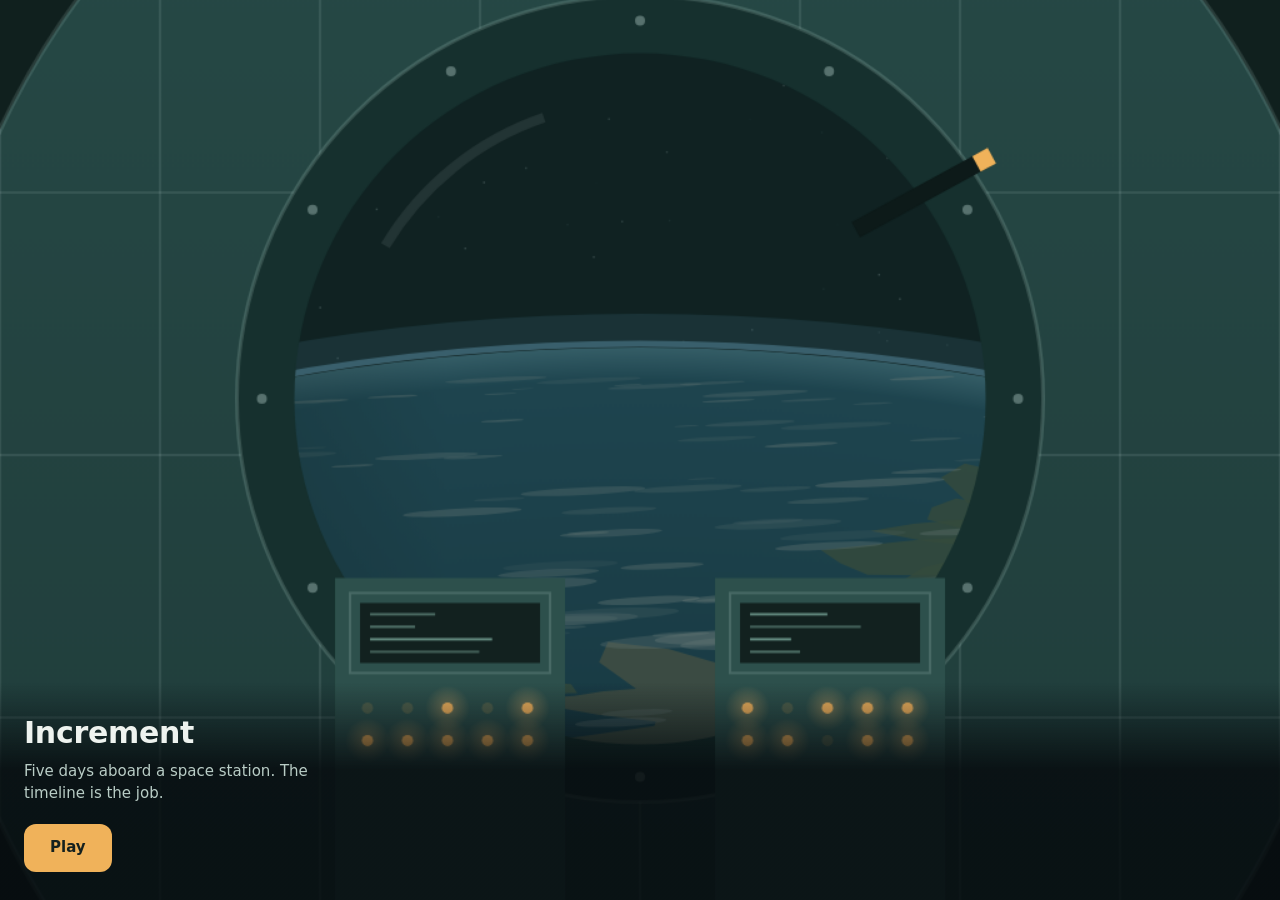
==== index.html @ 0ec14cea "Publish Increment: parallax landing + Godot web build" ====
<!doctype html>
<html lang="en"><head><meta charset="utf-8"><meta name="viewport" content="width=device-width,initial-scale=1,viewport-fit=cover">
<title>Increment</title>
<style>
html,body{margin:0;height:100%;background:#060b0e;color:#eef3ef;font:15px/1.45 -apple-system,system-ui,sans-serif}
#hero{position:fixed;inset:0}
.copy{position:fixed;left:0;right:0;bottom:0;padding:28px 24px calc(28px + env(safe-area-inset-bottom));background:linear-gradient(transparent,rgba(6,11,14,.85) 40%)}
h1{font-weight:600;font-size:30px;margin:0 0 6px;letter-spacing:-.01em}
p{margin:0 0 20px;color:#b9cdc6;max-width:30ch}
a.play{display:inline-block;background:#f0b25a;color:#14201e;text-decoration:none;font-weight:600;padding:13px 26px;border-radius:12px}
a.play:active{transform:scale(.97)}
</style></head>
<body><div id="hero"></div>
<div class="copy"><h1>Increment</h1><p>Five days aboard a space station. The timeline is the job.</p><a class="play" href="./play.html">Play</a></div>
<script type="module">
import { mountHero } from './hero.js';
const q = new URLSearchParams(location.search).get('hero');
try { mountHero(document.getElementById('hero'), { force: q || undefined }); } catch (e) { console.error(e); }
</script></body></html>
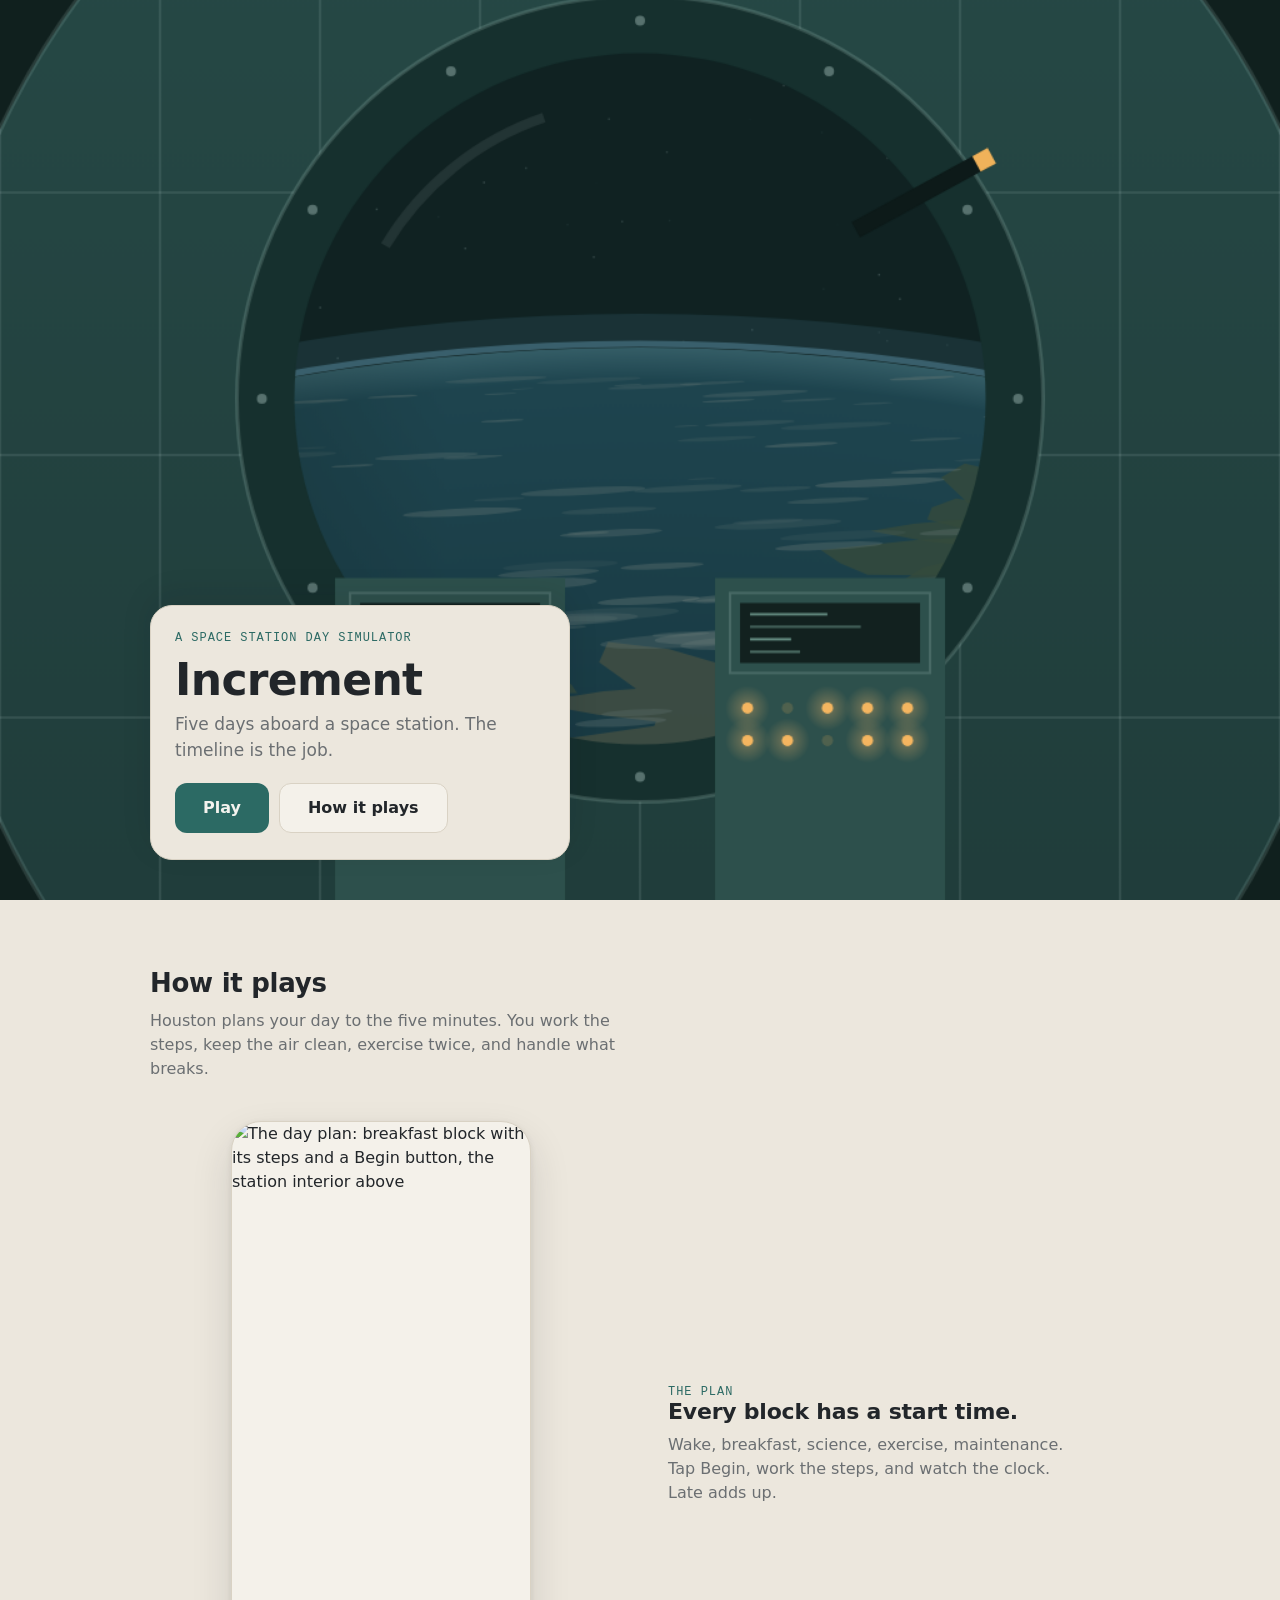
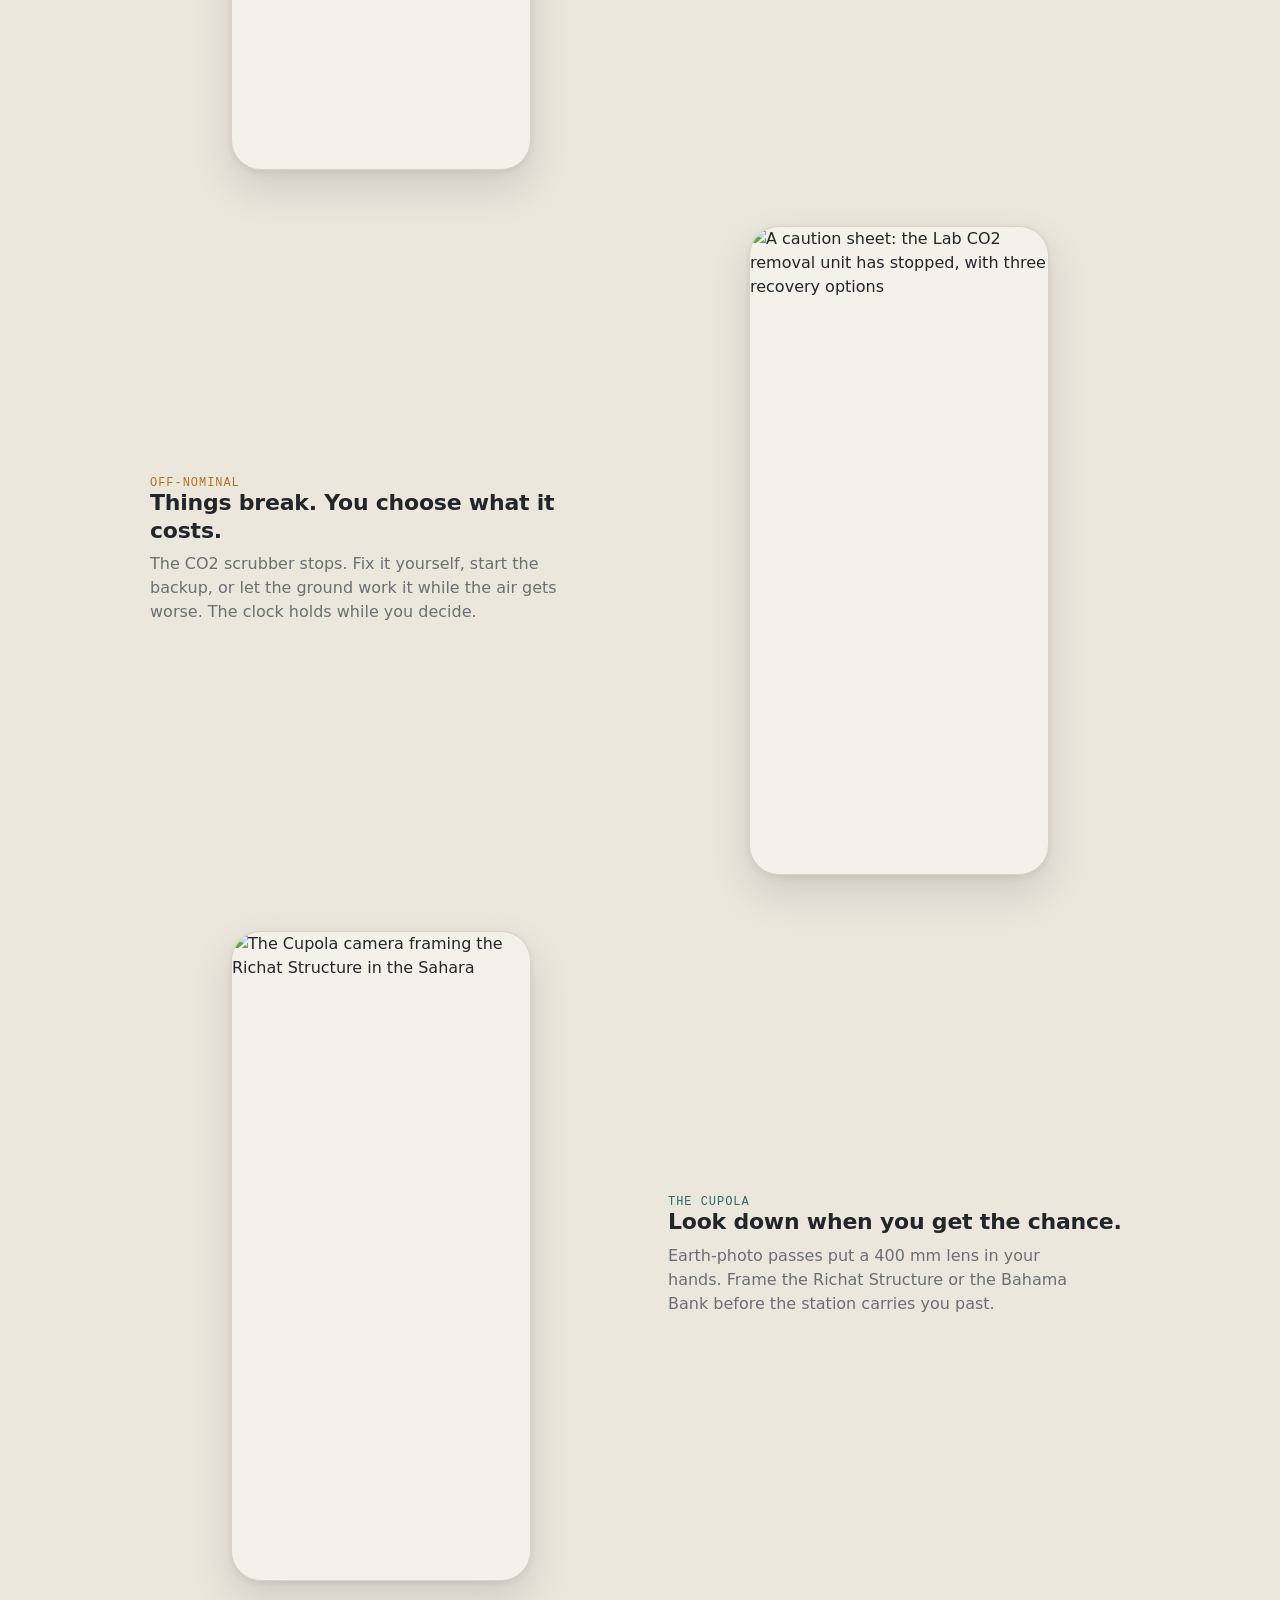
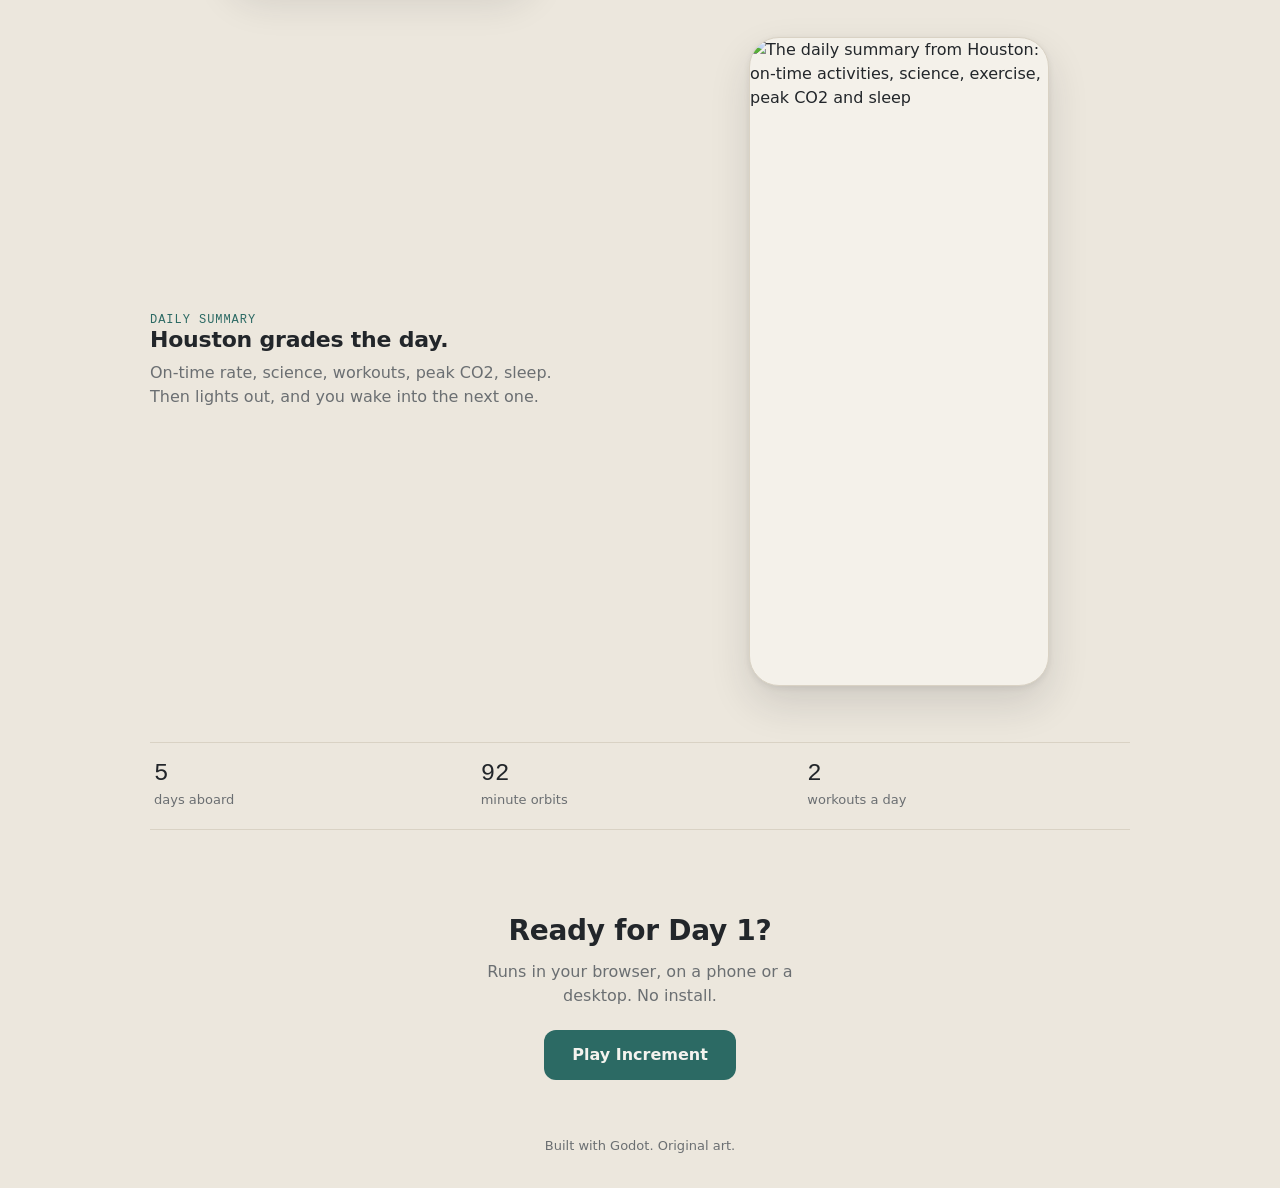
==== commit 14a4e140: "landing-2: ivory landing matching the game (index.html)" ====
--- a/index.html
+++ b/index.html
@@ -1,19 +1,122 @@
 <!doctype html>
-<html lang="en"><head><meta charset="utf-8"><meta name="viewport" content="width=device-width,initial-scale=1,viewport-fit=cover">
-<title>Increment</title>
+<html lang="en"><head><meta charset="utf-8">
+<meta name="viewport" content="width=device-width,initial-scale=1,viewport-fit=cover">
+<meta name="theme-color" content="#ece7dd">
+<title>Increment - a space station day simulator</title>
+<meta name="description" content="Five days aboard a space station. Houston plans your day to the five minutes. You work the steps, keep the air clean, exercise twice, and handle what breaks.">
+<meta property="og:title" content="Increment">
+<meta property="og:description" content="Five days aboard a space station. The timeline is the job.">
+<meta property="og:type" content="website">
+<link rel="stylesheet" href="fonts.css">
+<link rel="icon" type="image/png" href="index.icon.png">
+<link rel="apple-touch-icon" href="index.apple-touch-icon.png">
 <style>
-html,body{margin:0;height:100%;background:#060b0e;color:#eef3ef;font:15px/1.45 -apple-system,system-ui,sans-serif}
-#hero{position:fixed;inset:0}
-.copy{position:fixed;left:0;right:0;bottom:0;padding:28px 24px calc(28px + env(safe-area-inset-bottom));background:linear-gradient(transparent,rgba(6,11,14,.85) 40%)}
-h1{font-weight:600;font-size:30px;margin:0 0 6px;letter-spacing:-.01em}
-p{margin:0 0 20px;color:#b9cdc6;max-width:30ch}
-a.play{display:inline-block;background:#f0b25a;color:#14201e;text-decoration:none;font-weight:600;padding:13px 26px;border-radius:12px}
-a.play:active{transform:scale(.97)}
+:root{--ivory:#ece7dd;--paper:#f4f1ea;--ink:#22262a;--muted:#6b6f72;--line:#d9d2c4;--teal:#2c6a64;--amber:#e9a64b;
+  --sans:"IBM Plex Sans",-apple-system,BlinkMacSystemFont,"Segoe UI",system-ui,sans-serif;--mono:"IBM Plex Mono",ui-monospace,"SF Mono",Menlo,Consolas,monospace}
+*{box-sizing:border-box}
+html{background:var(--ivory);color:var(--ink);font:16px/1.5 var(--sans);-webkit-text-size-adjust:100%}
+body{margin:0}
+a{color:inherit}
+.hero{position:relative;height:100svh;min-height:560px;overflow:hidden;background:#0d1114}
+#hero{position:absolute;inset:0}
+.hero-copy{position:absolute;left:0;right:0;bottom:0;padding:26px 24px calc(26px + env(safe-area-inset-bottom));
+  background:var(--ivory);border-top:1px solid var(--line);border-radius:22px 22px 0 0;box-shadow:0 -10px 30px rgba(20,24,27,.10)}
+.inner{max-width:980px;margin:0 auto}
+.eyebrow{font:500 12px/1 var(--mono);letter-spacing:.08em;text-transform:uppercase;color:var(--teal);margin:0 0 12px}
+h1{font-weight:600;font-size:34px;line-height:1.1;letter-spacing:-.015em;margin:0 0 8px}
+.lede{margin:0 0 20px;color:var(--muted);max-width:34ch;font-size:17px}
+.actions{display:flex;gap:10px;align-items:center;flex-wrap:wrap}
+.btn{display:inline-flex;align-items:center;justify-content:center;min-height:50px;padding:0 28px;border-radius:12px;font-weight:600;text-decoration:none;font-size:16px;transition:transform .12s}
+.btn:active{transform:scale(.97)}
+.btn.primary{background:var(--teal);color:#f4f3ee}
+.btn.ghost{color:var(--ink);border:1px solid var(--line);background:var(--paper)}
+section.how{padding:64px 24px 24px}
+.how h2{font-size:26px;letter-spacing:-.01em;margin:0 0 6px;font-weight:600}
+.how .sub{color:var(--muted);margin:0 0 40px;max-width:46ch}
+.row{display:grid;gap:22px;align-items:center;margin:0 0 56px}
+.phone{justify-self:center;width:min(78vw,300px);aspect-ratio:390/844;border-radius:30px;overflow:hidden;background:var(--paper);
+  border:1px solid var(--line);box-shadow:0 18px 40px rgba(34,38,42,.14),0 2px 6px rgba(34,38,42,.08)}
+.phone img{width:100%;height:100%;object-fit:cover;display:block}
+.tag{font:500 12px/1 var(--mono);letter-spacing:.08em;text-transform:uppercase;margin:0 0 10px}
+.tag.teal{color:var(--teal)}.tag.amber{color:#b07420}
+.row h3{font-size:22px;line-height:1.25;margin:0 0 8px;font-weight:600;letter-spacing:-.01em}
+.row p{margin:0;color:var(--muted);max-width:40ch}
+.facts{display:grid;grid-template-columns:repeat(3,1fr);border-top:1px solid var(--line);border-bottom:1px solid var(--line);margin:8px 0 0}
+.facts div{padding:18px 4px}
+.facts b{display:block;font:500 24px/1.1 var(--mono);color:var(--ink)}
+.facts span{font-size:13px;color:var(--muted)}
+.cta{padding:56px 24px calc(56px + env(safe-area-inset-bottom));text-align:center}
+.cta h2{font-size:28px;margin:0 0 8px;font-weight:600;letter-spacing:-.01em}
+.cta p{color:var(--muted);margin:0 auto 22px;max-width:36ch}
+footer{padding:0 24px 32px;text-align:center;font-size:13px;color:var(--muted)}
+.reveal{opacity:0;transform:translateY(18px);transition:opacity .6s ease,transform .6s ease}
+.reveal.in{opacity:1;transform:none}
+@media (prefers-reduced-motion:reduce){.reveal{opacity:1;transform:none;transition:none}}
+@media (min-width:760px){
+  .hero-copy{left:auto;right:auto;bottom:40px;margin-left:max(24px,calc((100vw - 980px)/2));width:420px;border-radius:22px;border:1px solid var(--line)}
+  h1{font-size:44px}
+  .row{grid-template-columns:1fr 1fr;gap:56px}
+  .row:nth-child(even) .phone{order:2}
+  .phone{width:300px}
+}
 </style></head>
-<body><div id="hero"></div>
-<div class="copy"><h1>Increment</h1><p>Five days aboard a space station. The timeline is the job.</p><a class="play" href="./play.html">Play</a></div>
+<body>
+<header class="hero">
+  <div id="hero" aria-hidden="true"></div>
+  <div class="hero-copy">
+    <p class="eyebrow">A space station day simulator</p>
+    <h1>Increment</h1>
+    <p class="lede">Five days aboard a space station. The timeline is the job.</p>
+    <div class="actions"><a class="btn primary" href="./play.html">Play</a><a class="btn ghost" href="#how">How it plays</a></div>
+  </div>
+</header>
+
+<main>
+<section class="how" id="how"><div class="inner">
+  <h2>How it plays</h2>
+  <p class="sub">Houston plans your day to the five minutes. You work the steps, keep the air clean, exercise twice, and handle what breaks.</p>
+
+  <div class="row reveal">
+    <div class="phone"><img data-shot="plan" alt="The day plan: breakfast block with its steps and a Begin button, the station interior above" width="390" height="844"></div>
+    <div><p class="tag teal">The plan</p><h3>Every block has a start time.</h3><p>Wake, breakfast, science, exercise, maintenance. Tap Begin, work the steps, and watch the clock. Late adds up.</p></div>
+  </div>
+
+  <div class="row reveal">
+    <div class="phone"><img data-shot="alarm" alt="A caution sheet: the Lab CO2 removal unit has stopped, with three recovery options" width="390" height="844"></div>
+    <div><p class="tag amber">Off-nominal</p><h3>Things break. You choose what it costs.</h3><p>The CO2 scrubber stops. Fix it yourself, start the backup, or let the ground work it while the air gets worse. The clock holds while you decide.</p></div>
+  </div>
+
+  <div class="row reveal">
+    <div class="phone"><img data-shot="camera" alt="The Cupola camera framing the Richat Structure in the Sahara" width="390" height="844"></div>
+    <div><p class="tag teal">The Cupola</p><h3>Look down when you get the chance.</h3><p>Earth-photo passes put a 400 mm lens in your hands. Frame the Richat Structure or the Bahama Bank before the station carries you past.</p></div>
+  </div>
+
+  <div class="row reveal">
+    <div class="phone"><img data-shot="summary" alt="The daily summary from Houston: on-time activities, science, exercise, peak CO2 and sleep" width="390" height="844"></div>
+    <div><p class="tag teal">Daily summary</p><h3>Houston grades the day.</h3><p>On-time rate, science, workouts, peak CO2, sleep. Then lights out, and you wake into the next one.</p></div>
+  </div>
+
+  <div class="facts reveal"><div><b>5</b><span>days aboard</span></div><div><b>92</b><span>minute orbits</span></div><div><b>2</b><span>workouts a day</span></div></div>
+</div></section>
+
+<section class="cta reveal"><div class="inner">
+  <h2>Ready for Day 1?</h2>
+  <p>Runs in your browser, on a phone or a desktop. No install.</p>
+  <a class="btn primary" href="./play.html">Play Increment</a>
+</div></section>
+</main>
+<footer>Built with Godot. Original art.</footer>
+
 <script type="module">
 import { mountHero } from './hero.js';
 const q = new URLSearchParams(location.search).get('hero');
 try { mountHero(document.getElementById('hero'), { force: q || undefined }); } catch (e) { console.error(e); }
-</script></body></html>
+const shots = { plan: './shot-plan.js', alarm: './shot-alarm.js', camera: './shot-camera.js', summary: './shot-summary.js' };
+const load = (img) => { const k = img.dataset.shot; if (!k || img.src) return; import(shots[k]).then(m => { img.src = m.default; }).catch(e => console.error(e)); };
+const els = document.querySelectorAll('.reveal');
+if ('IntersectionObserver' in window) {
+  const io = new IntersectionObserver((es) => es.forEach(e => { if (e.isIntersecting) { e.target.classList.add('in'); e.target.querySelectorAll('img[data-shot]').forEach(load); io.unobserve(e.target); } }), { rootMargin: '0px 0px 25% 0px', threshold: 0.05 });
+  els.forEach(el => io.observe(el));
+} else { els.forEach(el => { el.classList.add('in'); el.querySelectorAll('img[data-shot]').forEach(load); }); }
+</script>
+</body></html>
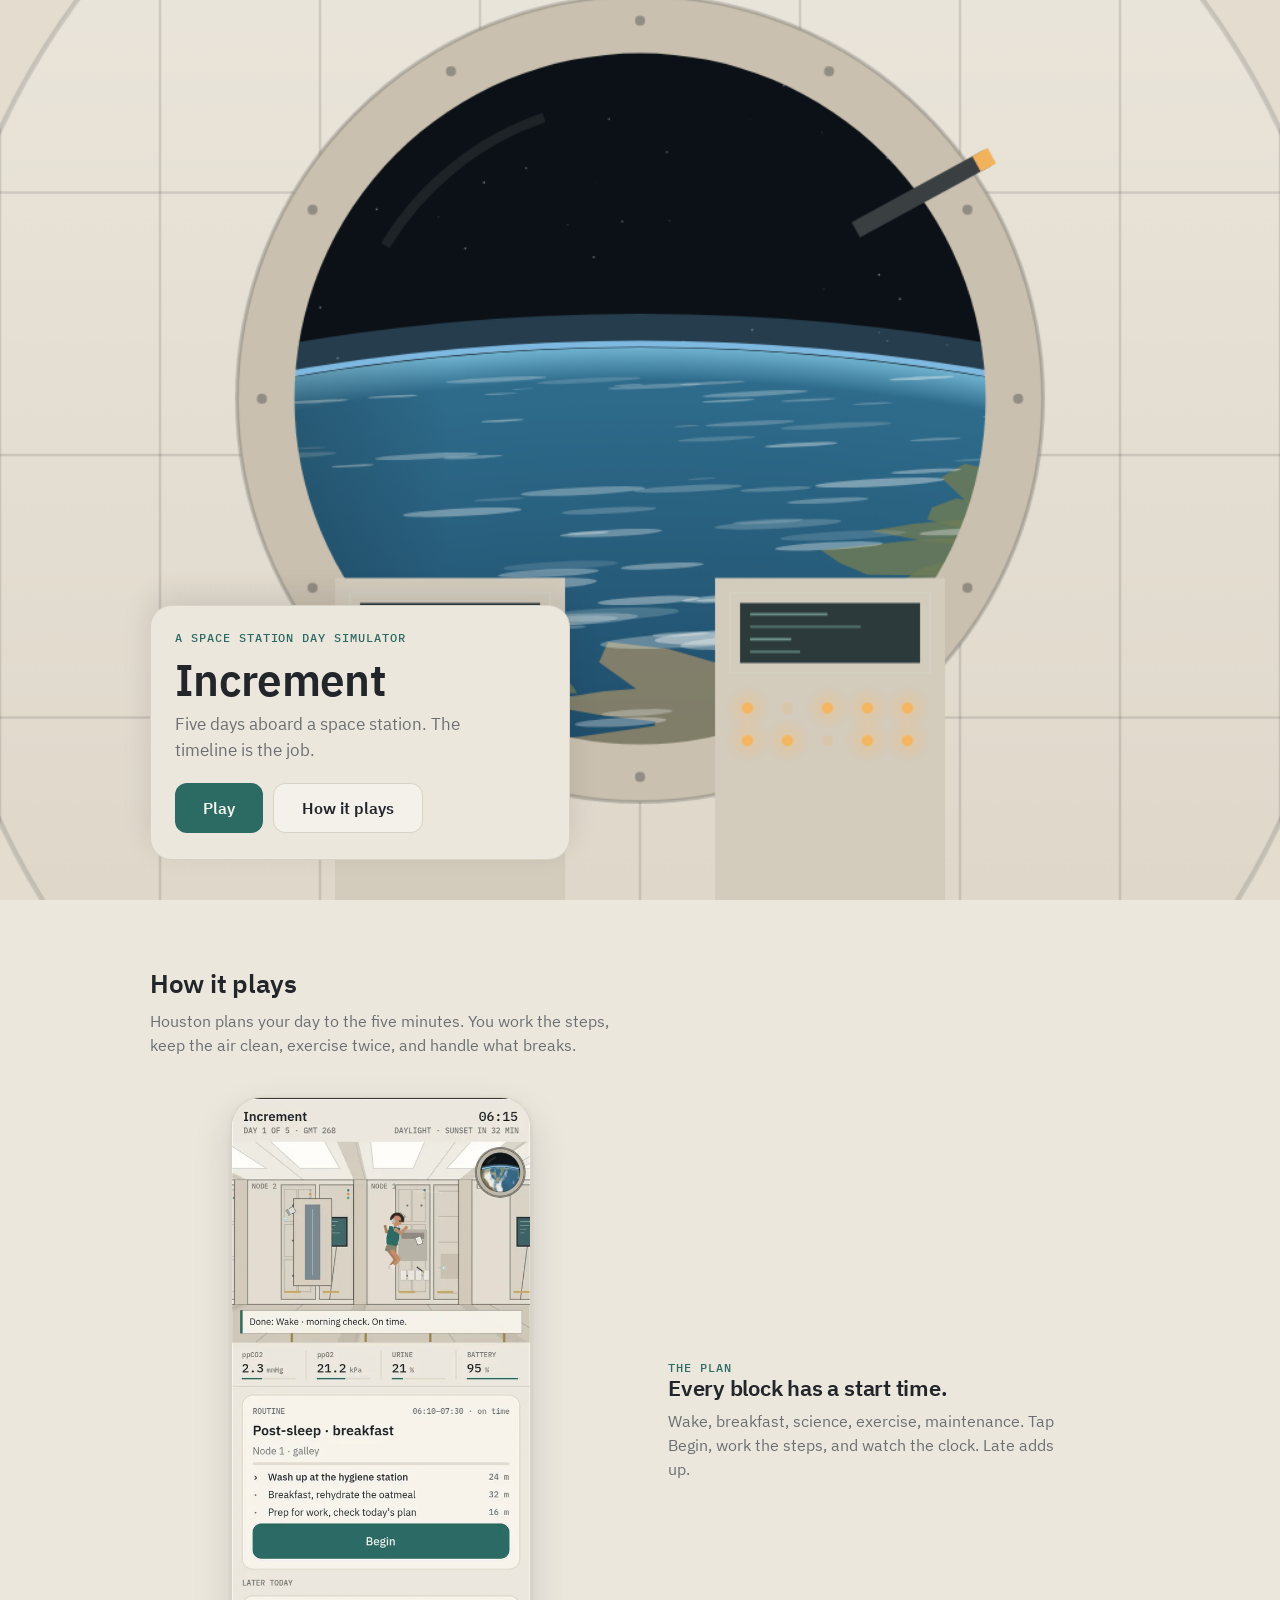
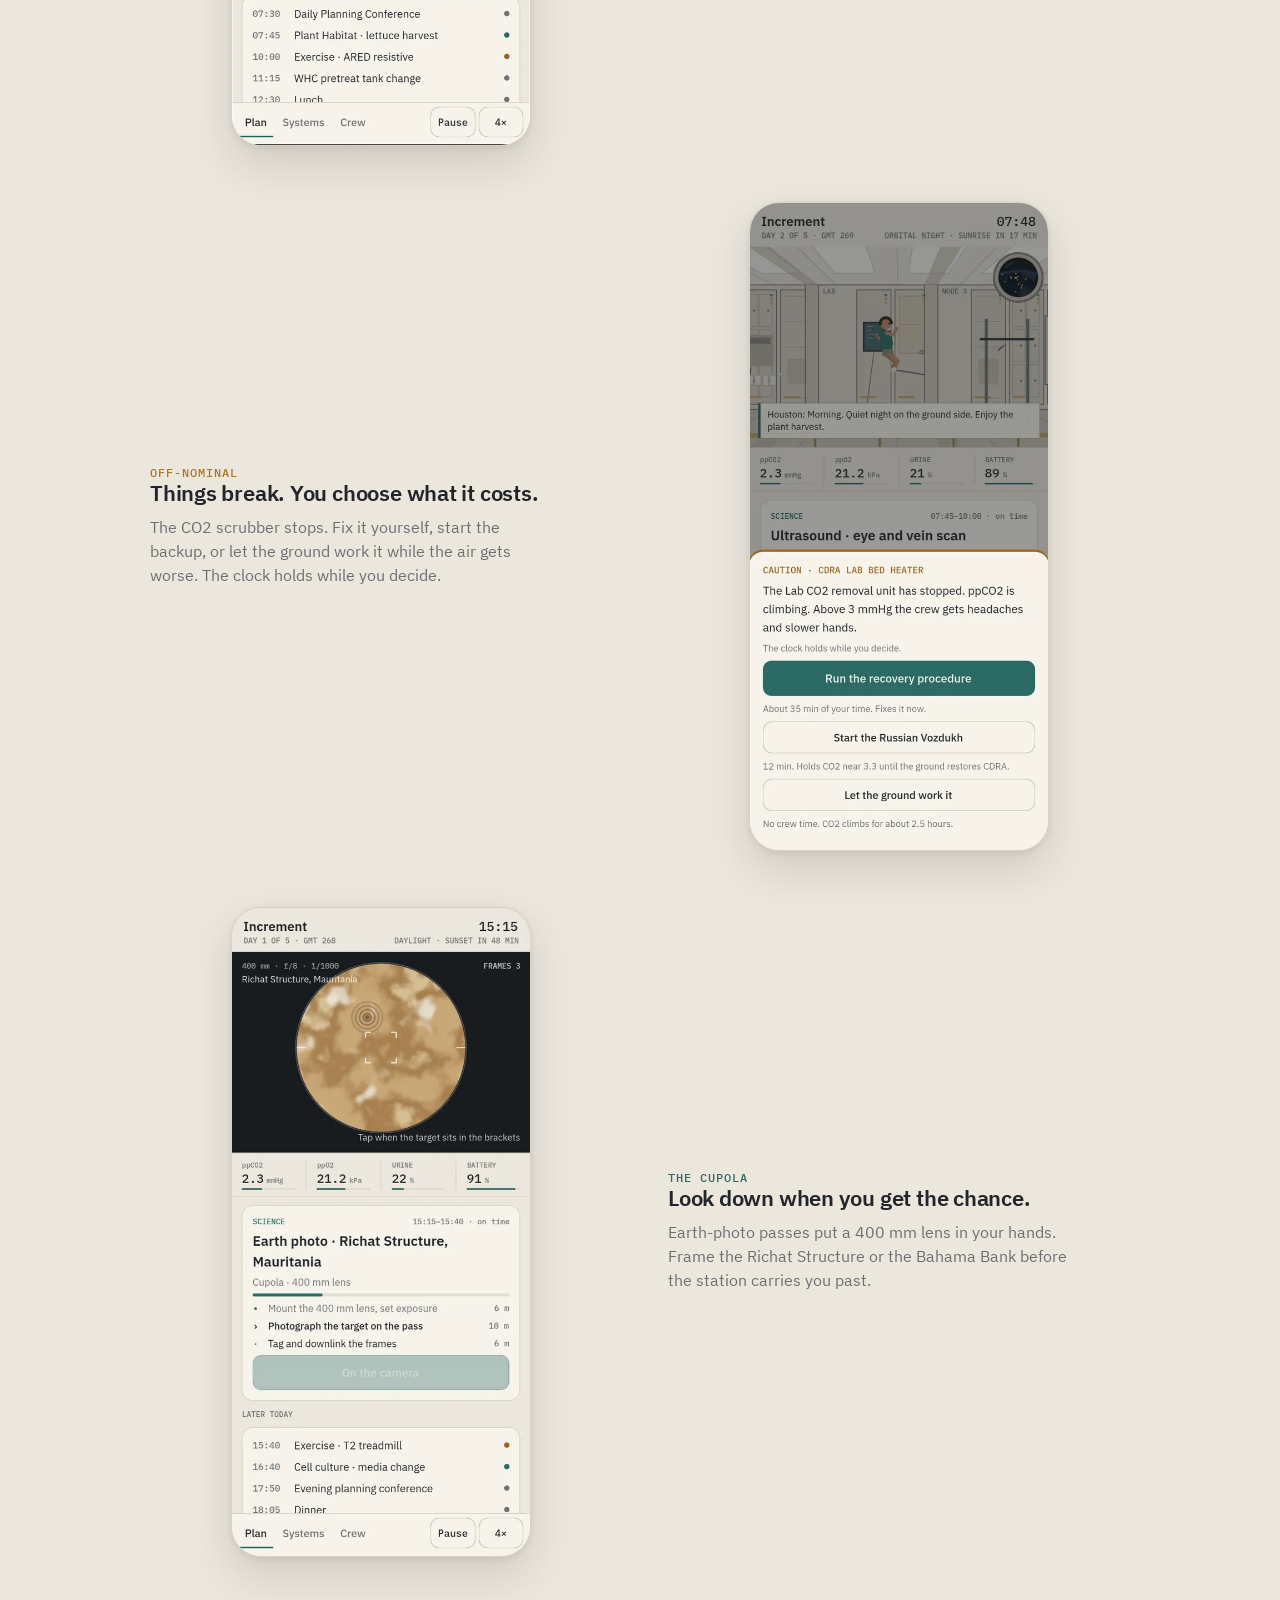
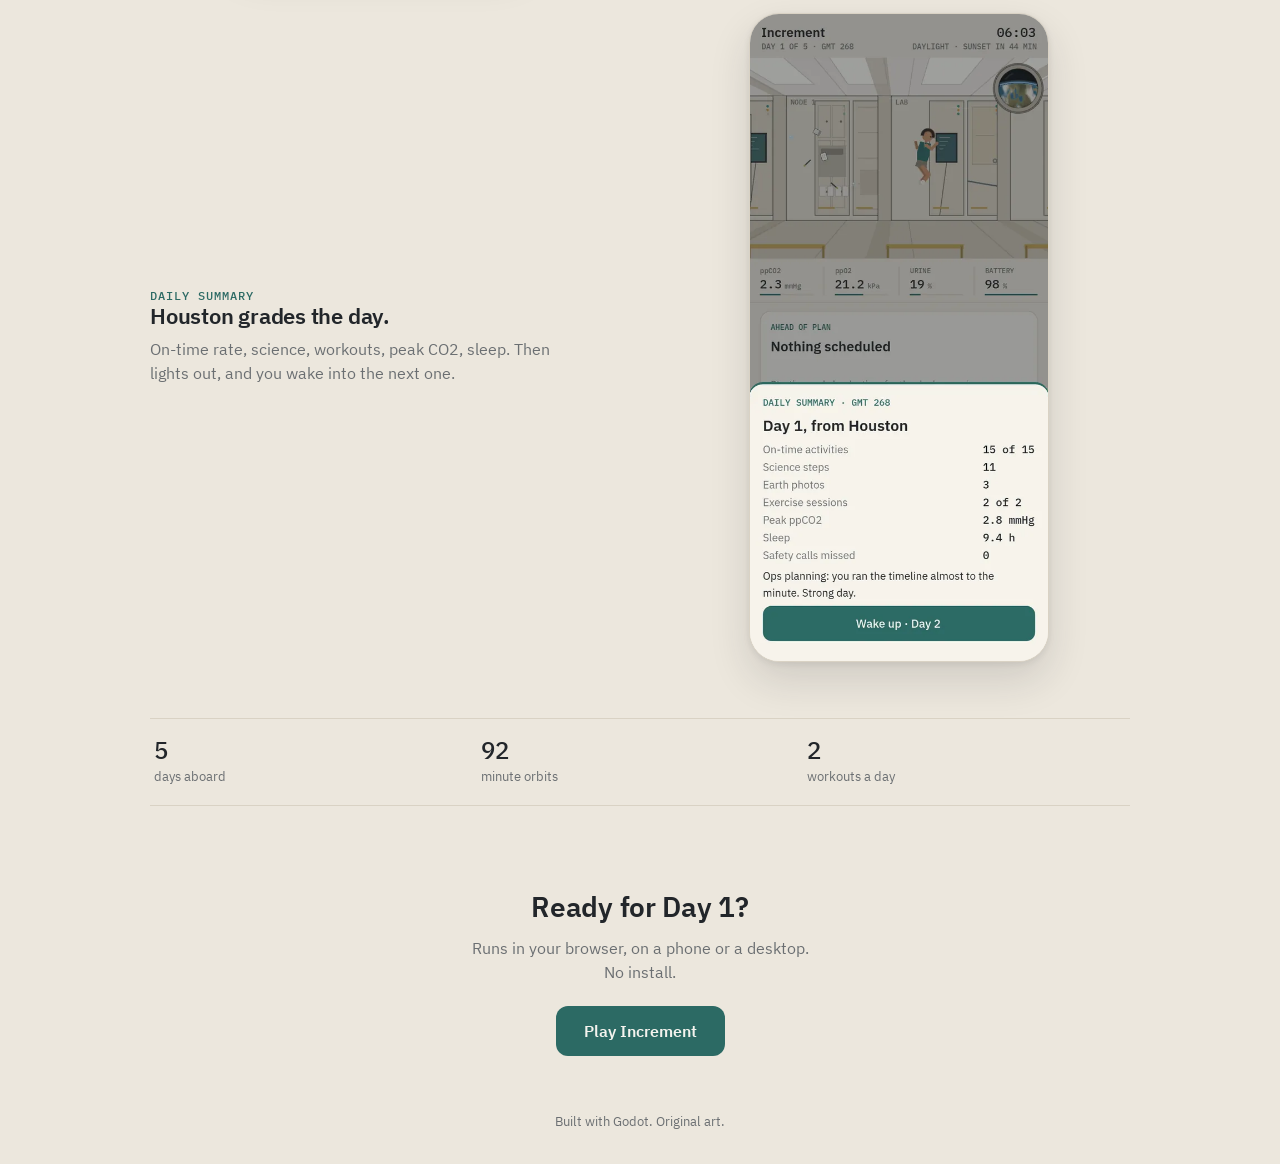
==== commit c3080552: "Landing-2: keep Play visible in landscape" ====
--- a/index.html
+++ b/index.html
@@ -58,6 +58,14 @@
   .row{grid-template-columns:1fr 1fr;gap:56px}
   .row:nth-child(even) .phone{order:2}
   .phone{width:300px}
+}
+@media (orientation:landscape) and (max-height:600px){
+  .hero{height:100svh;min-height:0}
+  .hero-copy{left:16px;right:auto;bottom:16px;margin-left:0;width:min(420px,calc(100vw - 32px));padding:18px;border-radius:16px}
+  .hero-copy .eyebrow{margin-bottom:7px}
+  .hero-copy h1{font-size:30px;margin-bottom:5px}
+  .hero-copy .lede{font-size:15px;margin-bottom:12px}
+  .hero-copy .btn{min-height:44px}
 }
 </style></head>
 <body>
--- a/fonts.css
+++ b/fonts.css
@@ -0,0 +1,4 @@
+/* IBM Plex, SIL Open Font License 1.1, https://github.com/IBM/plex - latin subset */
+@font-face{font-family:'IBM Plex Sans';font-style:normal;font-weight:400;font-display:swap;src:url([data-uri]) format('woff2')}
+@font-face{font-family:'IBM Plex Sans';font-style:normal;font-weight:600;font-display:swap;src:url([data-uri]) format('woff2')}
+@font-face{font-family:'IBM Plex Mono';font-style:normal;font-weight:500;font-display:swap;src:url([data-uri]) format('woff2')}
